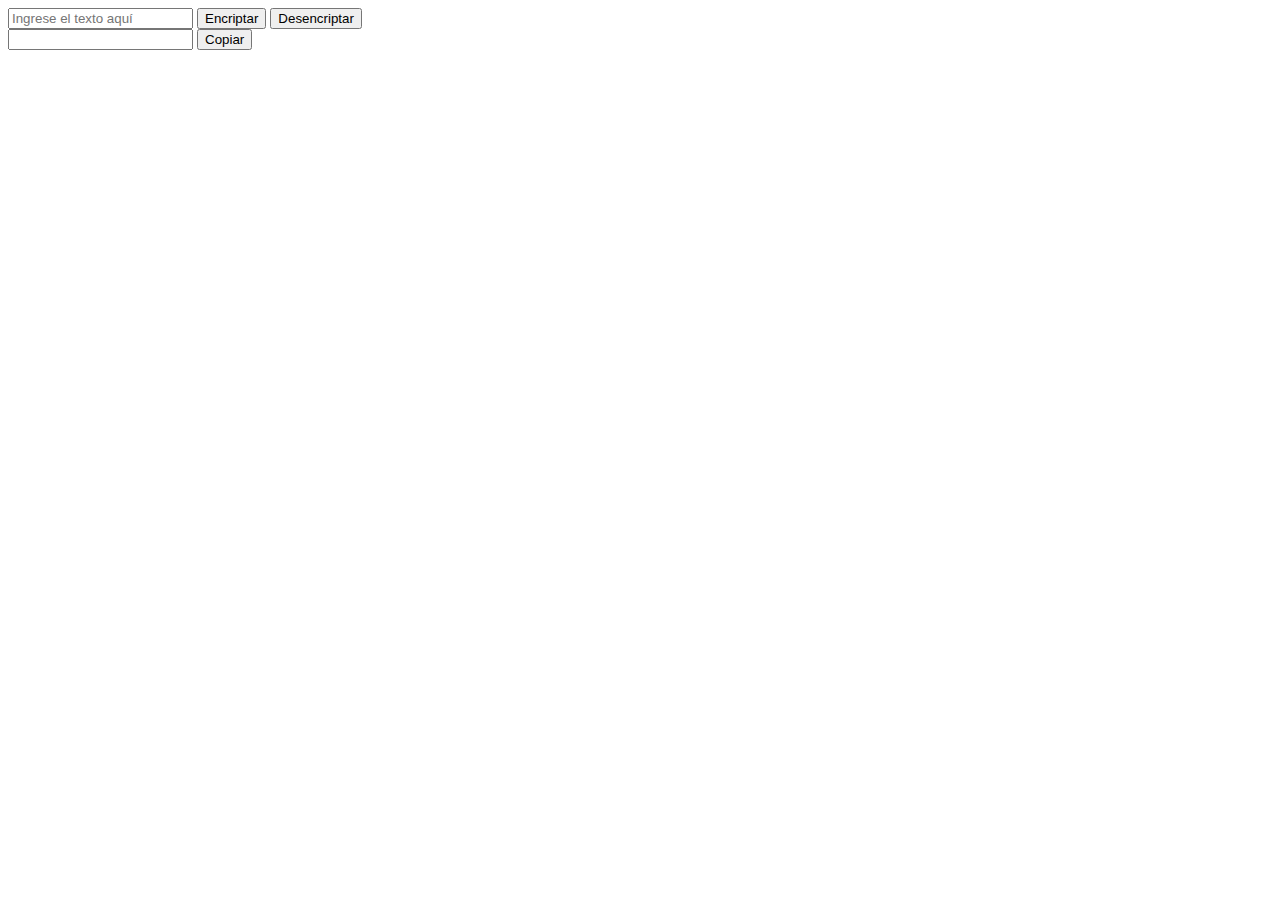
==== Index.html @ 313a5287 "Desarrollando funciones encriptar, desencriptar y copiar en JS" ====
<!DOCTYPE html>

<html lang="es">

  <head>
    <meta charset="UTF-8">
    <link rel="stylesheet" href="Style.css">
    <title>Encriptador by SHU</title>
  </head>

  <body>
    <main>
      
      <div class="Vista1">
        <input class="inputtexto" type="text" name="texto" required placeholder="Ingrese el texto aquí">
        <input class="botonencriptar"type="button" value="Encriptar">
        <input class="botondesencriptar"type="button" value="Desencriptar">
      </div>

      <div class="Vista2">
        <input class="inputencriptado" type="text" name="texto encriptado">
        <input class="botoncopiar"type="button" value="Copiar">
      </div>
      
    </main>
  </body>

</html>

<script src="Script.js"></script>
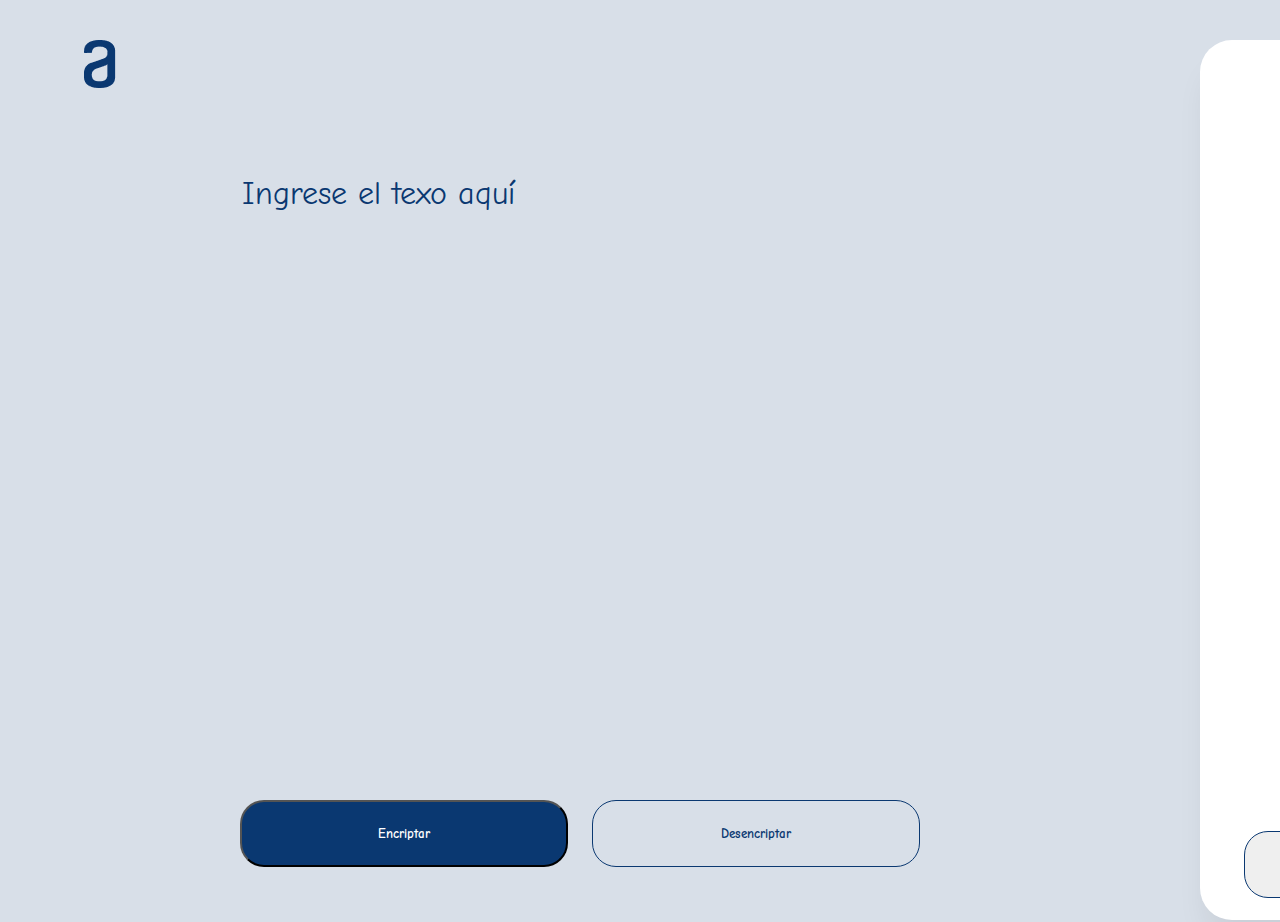
==== commit 61c56d69: "Primer modelo de la página" ====
--- a/Index.html
+++ b/Index.html
@@ -4,6 +4,10 @@
 
   <head>
     <meta charset="UTF-8">
+    <link rel="stylesheet" href="reset.css">
+    <link rel="preconnect" href="https://fonts.googleapis.com">
+    <link rel="preconnect" href="https://fonts.gstatic.com" crossorigin>
+    <link href="https://fonts.googleapis.com/css2?family=Comic+Neue:ital@1&display=swap" rel="stylesheet">
     <link rel="stylesheet" href="Style.css">
     <title>Encriptador by SHU</title>
   </head>
@@ -11,16 +15,21 @@
   <body>
     <main>
       
-      <div class="Vista1">
-        <input class="inputtexto" type="text" name="texto" required placeholder="Ingrese el texto aquí">
-        <input class="botonencriptar"type="button" value="Encriptar">
-        <input class="botondesencriptar"type="button" value="Desencriptar">
-      </div>
+      <section class="secciontexto">
+        <img class="logoprincipal" src="src/Logo Alura.png" alt="Logo Alura azul">
+        <textarea name="areatexto" class="inputtexto" cols="40" rows="10" placeholder="Ingrese el texo aquí"></textarea>
+        <div class="botones">
+          <input class="botonencriptar"type="button" value="Encriptar">
+          <input class="botondesencriptar"type="button" value="Desencriptar">
+        </div>
+      </section>
 
-      <div class="Vista2">
-        <input class="inputencriptado" type="text" name="texto encriptado">
-        <input class="botoncopiar"type="button" value="Copiar">
-      </div>
+      <section class="seccionencriptar">
+        <textarea name="areaencriptar" class="inputencriptado" cols="30" rows="20"></textarea>
+        <div class="divbotoncopiar">
+          <input class="botoncopiar"type="button" value="Copiar">
+        </div>
+      </section>
       
     </main>
   </body>
--- a/Style.css
+++ b/Style.css
@@ -0,0 +1,133 @@
+body{
+  font-family: 'Comic Neue', cursive;
+  background: #D8DFE8;
+}
+
+.secciontexto{
+  display: flex;
+  flex-direction: column;
+  align-items: flex-start;
+  padding: 0px;
+  gap: 40px;
+}
+
+.inputtexto{
+  position: absolute;
+  left: 240px;
+  top: 168px;
+  font-weight: 400;
+  font-size: 32px;
+  line-height: 150%;
+  color: #0A3871;
+  font-family: 'Comic Neue', cursive;
+  border: none;
+  background: transparent;
+  resize: none;
+}
+
+.inputtexto:focus{
+  outline: none;
+}
+
+.inputtexto::placeholder{
+  color: #0A3871;
+}
+
+.logoprincipal{
+  position: absolute;
+  width: 120px;
+  height: 48px;
+  left: 40px;
+  top: 40px;
+}
+
+.botones{
+  display: flex;
+  flex-direction: row;
+  align-items: flex-start;
+  padding: 0px;
+  gap: 24px;
+  position: absolute;
+  width: 680px;
+  height: 67px;
+  left: 240px;
+  top: 800px;
+}
+
+.botonencriptar{
+  flex: none;
+  order: 0;
+  flex-grow: 0;
+  background: #0A3871;
+  border-radius: 24px;
+  width: 328px;
+  height: 67px;
+  font-family: 'Comic Neue', cursive;
+  color: white;
+  font-weight: bolder;
+}
+
+.botondesencriptar{
+  flex: none;
+  order: 1;
+  flex-grow: 0;
+  width: 328px;
+  height: 67px;
+  background: #D8DFE8;
+  border: 1px solid #0A3871;
+  border-radius: 24px;
+  font-family: 'Comic Neue', cursive;
+  color: #0A3871;
+  font-weight: bolder;
+  
+}
+
+.seccionencriptar{
+  position: absolute;
+  width: 400px;
+  height: 840px;
+  left: 1200px;
+  top: 40px;
+  background: #FFFFFF;
+  box-shadow: 0px 24px 32px -8px rgba(0, 0, 0, 0.08);
+  border-radius: 32px;
+  padding-left: 20px;
+  padding-top: 40px;
+}
+
+.inputencriptado{
+  font-weight: 400;
+  font-size: 24px;
+  line-height: 150%;
+  color: #495057;
+  font-family: 'Comic Neue', cursive;
+  border: none;
+  background: transparent;
+  resize: none;
+}
+
+.inputencriptado:focus{
+  outline: none;
+}
+
+
+.divbotoncopiar{
+  box-sizing: border-box;
+  display: flex;
+  flex-direction: row;
+  align-items: flex-start;
+  padding: 24px;
+  gap: 8px;
+}
+
+.botoncopiar{
+  width: 336px;
+  height: 67px;
+  left: 1032px;
+  top: 885px;
+  border: 1px solid #0A3871;
+  border-radius: 24px;
+  color: #0A3871;
+  font-family: 'Comic Neue', cursive;
+  font-weight: bolder;
+}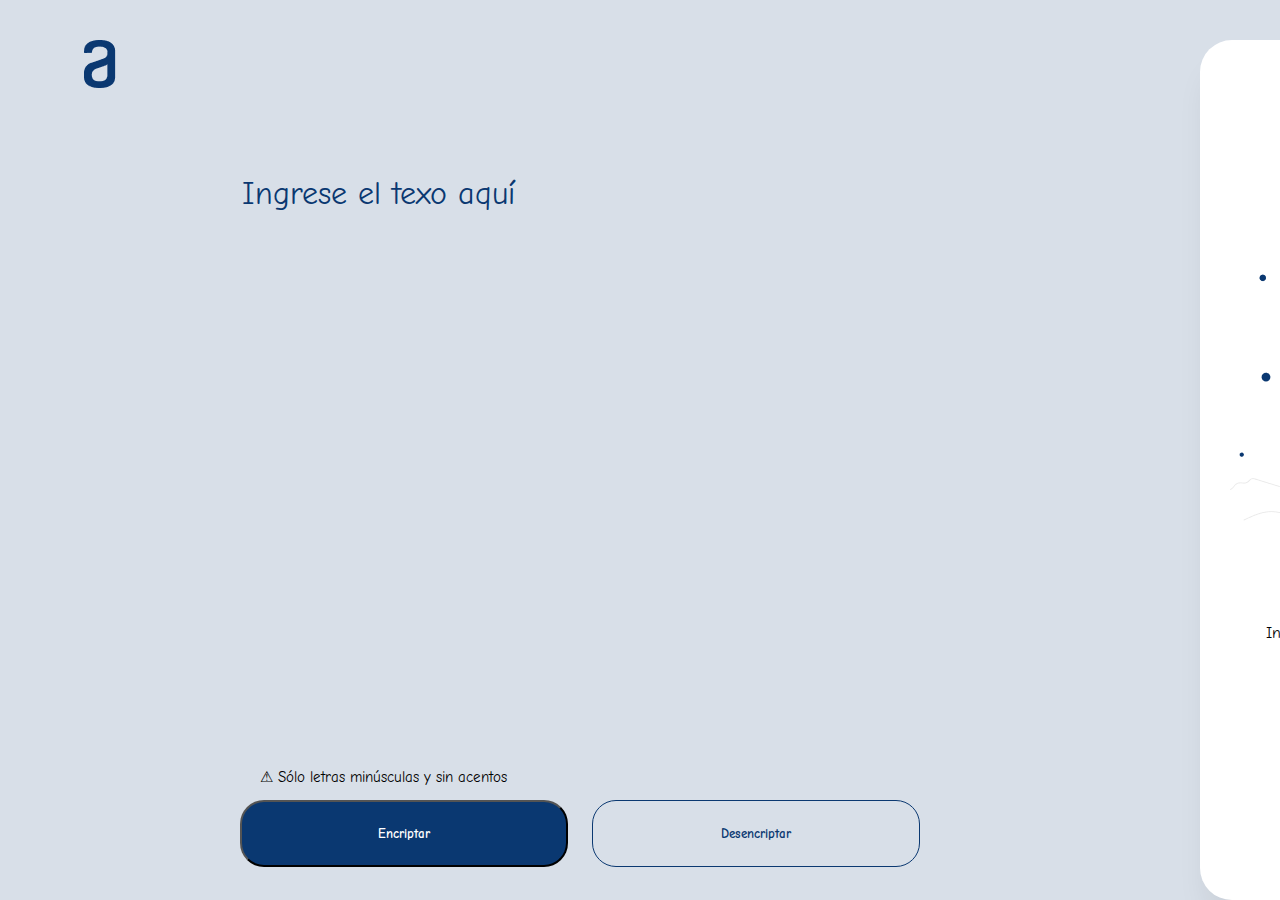
==== commit d217af01: "Boceto página estándar SIN RESPONSIVE" ====
--- a/Index.html
+++ b/Index.html
@@ -9,7 +9,7 @@
     <link rel="preconnect" href="https://fonts.gstatic.com" crossorigin>
     <link href="https://fonts.googleapis.com/css2?family=Comic+Neue:ital@1&display=swap" rel="stylesheet">
     <link rel="stylesheet" href="Style.css">
-    <title>Encriptador by SHU</title>
+    <title>&#128274; Encriptador Alura</title>
   </head>
 
   <body>
@@ -17,17 +17,20 @@
       
       <section class="secciontexto">
         <img class="logoprincipal" src="src/Logo Alura.png" alt="Logo Alura azul">
-        <textarea name="areatexto" class="inputtexto" cols="40" rows="10" placeholder="Ingrese el texo aquí"></textarea>
-        <div class="botones">
+        <textarea class="areatexto" name="areatexto" cols="40" rows="10" placeholder="Ingrese el texo aquí"></textarea>
+        <p class="advertencia">&#9888; Sólo letras minúsculas y sin acentos</p>
+        <div class="secciontextobotones">
           <input class="botonencriptar"type="button" value="Encriptar">
           <input class="botondesencriptar"type="button" value="Desencriptar">
         </div>
       </section>
 
-      <section class="seccionencriptar">
-        <textarea name="areaencriptar" class="inputencriptado" cols="30" rows="20"></textarea>
+      <section class="seccionencriptado">
+        <textarea class="areaencriptado" name="areaencriptar" cols="30" rows="20" ></textarea>
+        <img class="imgbuscando" id="imgbuscando" src="src/Buscando Mensaje.png" alt="Esperando mensaje">
+        <p class="msgnohaytexto" id="msgnohaytexto"><strong>Ningún mensaje fue encontrado<br><br></strong> Ingresa el texo que desees encriptar o desencriptar</p>
         <div class="divbotoncopiar">
-          <input class="botoncopiar"type="button" value="Copiar">
+          <input class="botoncopiar" type="button" value="Copiar">
         </div>
       </section>
       
--- a/Style.css
+++ b/Style.css
@@ -11,7 +11,15 @@
   gap: 40px;
 }
 
-.inputtexto{
+.logoprincipal{
+  position: absolute;
+  width: 120px;
+  height: 48px;
+  left: 40px;
+  top: 40px;
+}
+
+.areatexto{
   position: absolute;
   left: 240px;
   top: 168px;
@@ -25,23 +33,25 @@
   resize: none;
 }
 
-.inputtexto:focus{
+.areatexto:focus{
   outline: none;
 }
 
-.inputtexto::placeholder{
+.areatexto::placeholder{
   color: #0A3871;
 }
 
-.logoprincipal{
-  position: absolute;
-  width: 120px;
-  height: 48px;
-  left: 40px;
-  top: 40px;
+.advertencia{
+position: absolute;
+width: 300px;
+height: 18px;
+left: 260px;
+top: 770px;
+font-size: 15px;
+
 }
 
-.botones{
+.secciontextobotones{
   display: flex;
   flex-direction: row;
   align-items: flex-start;
@@ -82,8 +92,10 @@
   
 }
 
-.seccionencriptar{
+.seccionencriptado{
   position: absolute;
+  padding-top: 20px;
+  padding-left: 20px;
   width: 400px;
   height: 840px;
   left: 1200px;
@@ -91,11 +103,11 @@
   background: #FFFFFF;
   box-shadow: 0px 24px 32px -8px rgba(0, 0, 0, 0.08);
   border-radius: 32px;
-  padding-left: 20px;
-  padding-top: 40px;
 }
 
-.inputencriptado{
+.areaencriptado{
+  top: 10px;
+  left: 10px;
   font-weight: 400;
   font-size: 24px;
   line-height: 150%;
@@ -104,12 +116,34 @@
   border: none;
   background: transparent;
   resize: none;
+  display: none;
 }
 
-.inputencriptado:focus{
+.areaencriptado:focus{
   outline: none;
 }
 
+.imgbuscando{
+  position: absolute;
+  width: 336px;
+  height: 304px;
+  top: 200px;
+  left: 30px;
+}
+
+.msgnohaytexto{
+  text-align: center;
+  position: absolute;
+  width: 336px;
+  height: 122px;
+  top: 510px;
+  left: 30px;
+}
+
+.msgnohaytexto strong{
+  font-weight: bolder;
+  font-size: 25px;
+}
 
 .divbotoncopiar{
   box-sizing: border-box;
@@ -121,13 +155,14 @@
 }
 
 .botoncopiar{
+  display: none;
   width: 336px;
   height: 67px;
-  left: 1032px;
   top: 885px;
   border: 1px solid #0A3871;
   border-radius: 24px;
   color: #0A3871;
   font-family: 'Comic Neue', cursive;
   font-weight: bolder;
-}+}
+
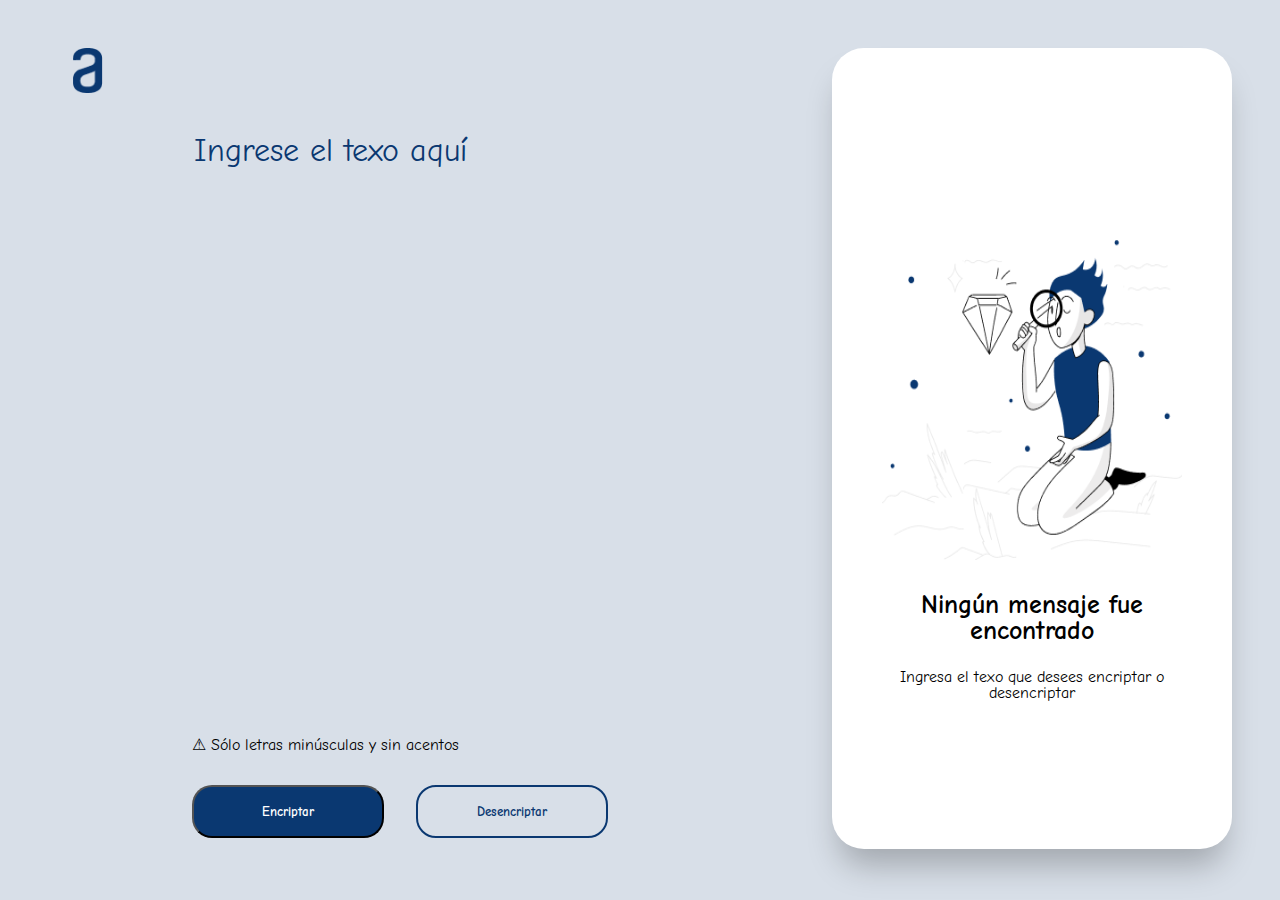
==== commit 29f3f2c9: "Diseño responsive SÓLO DESKTOP" ====
--- a/Index.html
+++ b/Index.html
@@ -17,22 +17,22 @@
       
       <section class="secciontexto">
         <img class="logoprincipal" src="src/Logo Alura.png" alt="Logo Alura azul">
-        <textarea class="areatexto" name="areatexto" cols="40" rows="10" placeholder="Ingrese el texo aquí"></textarea>
+        <textarea class="areatexto" name="areatexto" cols="40" rows="12" placeholder="Ingrese el texo aquí"></textarea>
         <p class="advertencia">&#9888; Sólo letras minúsculas y sin acentos</p>
         <div class="secciontextobotones">
           <input class="botonencriptar"type="button" value="Encriptar">
           <input class="botondesencriptar"type="button" value="Desencriptar">
         </div>
       </section>
-
-      <section class="seccionencriptado">
+      
+      <aside class="seccionencriptado">
         <textarea class="areaencriptado" name="areaencriptar" cols="30" rows="20" ></textarea>
         <img class="imgbuscando" id="imgbuscando" src="src/Buscando Mensaje.png" alt="Esperando mensaje">
         <p class="msgnohaytexto" id="msgnohaytexto"><strong>Ningún mensaje fue encontrado<br><br></strong> Ingresa el texo que desees encriptar o desencriptar</p>
         <div class="divbotoncopiar">
           <input class="botoncopiar" type="button" value="Copiar">
         </div>
-      </section>
+      </aside>
       
     </main>
   </body>
--- a/Style.css
+++ b/Style.css
@@ -3,34 +3,36 @@
   background: #D8DFE8;
 }
 
+main{
+  display: flex;
+}
+
 .secciontexto{
   display: flex;
+  gap: 2em;
+  width: 50%;
   flex-direction: column;
-  align-items: flex-start;
-  padding: 0px;
-  gap: 40px;
+  margin-left: 15%;
+  padding-top: 3em;
 }
 
 .logoprincipal{
-  position: absolute;
-  width: 120px;
-  height: 48px;
-  left: 40px;
-  top: 40px;
+  width: 7em;
+  position: relative;
+  left: -25%;
 }
 
 .areatexto{
-  position: absolute;
-  left: 240px;
-  top: 168px;
   font-weight: 400;
-  font-size: 32px;
-  line-height: 150%;
+  font-size: 2em;
+  line-height: 1.5em;
   color: #0A3871;
   font-family: 'Comic Neue', cursive;
   border: none;
   background: transparent;
+  display: block;
   resize: none;
+  width: 80%;
 }
 
 .areatexto:focus{
@@ -42,36 +44,25 @@
 }
 
 .advertencia{
-position: absolute;
-width: 300px;
-height: 18px;
-left: 260px;
-top: 770px;
-font-size: 15px;
-
+  width: auto;
+  height: 1em;
+  font-size: 1em;
 }
 
 .secciontextobotones{
   display: flex;
   flex-direction: row;
-  align-items: flex-start;
-  padding: 0px;
-  gap: 24px;
-  position: absolute;
-  width: 680px;
-  height: 67px;
-  left: 240px;
-  top: 800px;
+  gap: 2em;
+  width: auto;
+  height: 4em;
 }
 
 .botonencriptar{
   flex: none;
-  order: 0;
-  flex-grow: 0;
   background: #0A3871;
-  border-radius: 24px;
-  width: 328px;
-  height: 67px;
+  border-radius: 1.5em;
+  width: 30%;
+  height: 4em;
   font-family: 'Comic Neue', cursive;
   color: white;
   font-weight: bolder;
@@ -79,44 +70,39 @@
 
 .botondesencriptar{
   flex: none;
-  order: 1;
-  flex-grow: 0;
-  width: 328px;
-  height: 67px;
+  width: 30%;
+  height: 4em;
   background: #D8DFE8;
-  border: 1px solid #0A3871;
-  border-radius: 24px;
+  border: 0.2em solid #0A3871;
+  border-radius: 1.5em;
   font-family: 'Comic Neue', cursive;
   color: #0A3871;
   font-weight: bolder;
-  
 }
 
 .seccionencriptado{
-  position: absolute;
-  padding-top: 20px;
-  padding-left: 20px;
-  width: 400px;
-  height: 840px;
-  left: 1200px;
-  top: 40px;
+  display: flex;
+  position: relative;
+  padding-top: 1.3em;
+  width: 25em;
   background: #FFFFFF;
-  box-shadow: 0px 24px 32px -8px rgba(0, 0, 0, 0.08);
-  border-radius: 32px;
+  box-shadow: 0em 1.5em 2em -0.5em rgb(0 0 0 / 25%);
+  border-radius: 2em;
+  margin: 3em 3em 0 0;
 }
 
 .areaencriptado{
-  top: 10px;
-  left: 10px;
+  display: none;
+  position: absolute;
+  left: 0.8em;
   font-weight: 400;
-  font-size: 24px;
+  font-size: 1.5em;
   line-height: 150%;
   color: #495057;
   font-family: 'Comic Neue', cursive;
   border: none;
   background: transparent;
   resize: none;
-  display: none;
 }
 
 .areaencriptado:focus{
@@ -125,44 +111,42 @@
 
 .imgbuscando{
   position: absolute;
-  width: 336px;
-  height: 304px;
-  top: 200px;
-  left: 30px;
+  width: 75%;
+  left: 12.5%;
+  right: 12.5%;
+  height: 20em;
+  top: 12em;
 }
 
 .msgnohaytexto{
   text-align: center;
   position: absolute;
-  width: 336px;
-  height: 122px;
-  top: 510px;
-  left: 30px;
+  width: 75%;
+  height: 9.5em;
+  top: 34em;
+  left: 12.5%;
+  right: 12.5%;
 }
 
 .msgnohaytexto strong{
   font-weight: bolder;
-  font-size: 25px;
+  font-size: 1.6em;
 }
 
 .divbotoncopiar{
   box-sizing: border-box;
   display: flex;
-  flex-direction: row;
-  align-items: flex-start;
-  padding: 24px;
-  gap: 8px;
+  flex-direction: column-reverse;
+  margin: 1em 2em;
 }
 
 .botoncopiar{
   display: none;
-  width: 336px;
-  height: 67px;
-  top: 885px;
+  width: 25em;
+  height: 5em;
   border: 1px solid #0A3871;
-  border-radius: 24px;
+  border-radius: 1.5em;
   color: #0A3871;
   font-family: 'Comic Neue', cursive;
   font-weight: bolder;
-}
-
+}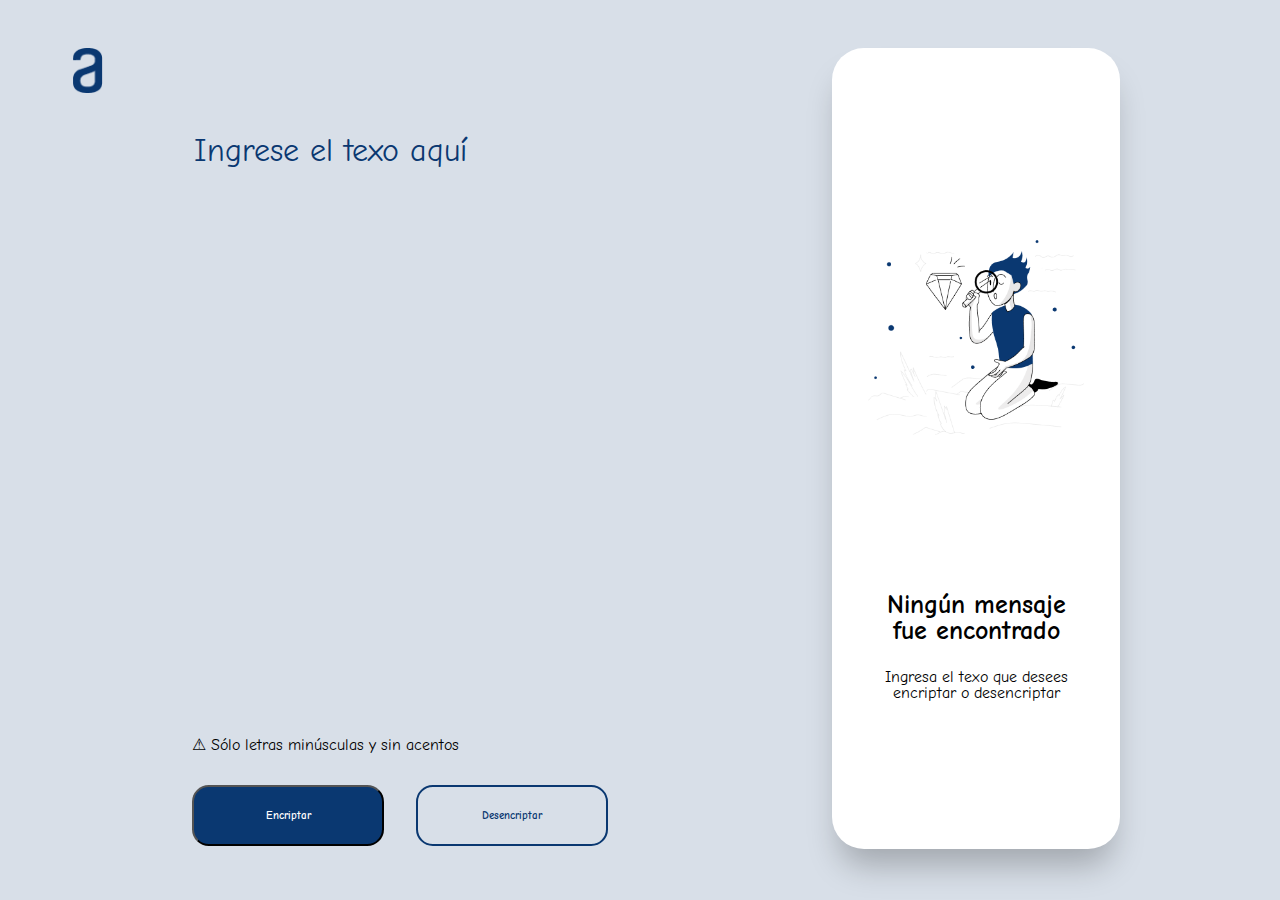
==== commit 5c18575f: "Proyecto diseño responsive" ====
--- a/Index.html
+++ b/Index.html
@@ -4,6 +4,7 @@
 
   <head>
     <meta charset="UTF-8">
+    <meta name="viewport" content="width=device-width">
     <link rel="stylesheet" href="reset.css">
     <link rel="preconnect" href="https://fonts.googleapis.com">
     <link rel="preconnect" href="https://fonts.gstatic.com" crossorigin>
--- a/Style.css
+++ b/Style.css
@@ -62,29 +62,31 @@
   background: #0A3871;
   border-radius: 1.5em;
   width: 30%;
-  height: 4em;
+  height: 5.5em;
   font-family: 'Comic Neue', cursive;
   color: white;
   font-weight: bolder;
+  font-size: 0.7em;
 }
 
 .botondesencriptar{
   flex: none;
   width: 30%;
-  height: 4em;
+  height: 5.5em;
   background: #D8DFE8;
   border: 0.2em solid #0A3871;
   border-radius: 1.5em;
   font-family: 'Comic Neue', cursive;
   color: #0A3871;
   font-weight: bolder;
+  font-size: 0.7em;
 }
 
 .seccionencriptado{
   display: flex;
   position: relative;
   padding-top: 1.3em;
-  width: 25em;
+  width: 22.5%;
   background: #FFFFFF;
   box-shadow: 0em 1.5em 2em -0.5em rgb(0 0 0 / 25%);
   border-radius: 2em;
@@ -103,6 +105,7 @@
   border: none;
   background: transparent;
   resize: none;
+  width: 90%;
 }
 
 .areaencriptado:focus{
@@ -114,7 +117,6 @@
   width: 75%;
   left: 12.5%;
   right: 12.5%;
-  height: 20em;
   top: 12em;
 }
 
@@ -126,6 +128,7 @@
   top: 34em;
   left: 12.5%;
   right: 12.5%;
+  font-size: 1em;
 }
 
 .msgnohaytexto strong{
@@ -138,15 +141,164 @@
   display: flex;
   flex-direction: column-reverse;
   margin: 1em 2em;
+  width: 100%;
 }
 
 .botoncopiar{
   display: none;
-  width: 25em;
+  width: auto;
   height: 5em;
   border: 1px solid #0A3871;
   border-radius: 1.5em;
   color: #0A3871;
   font-family: 'Comic Neue', cursive;
   font-weight: bolder;
+  font-size: 0.85em;
+}
+
+@media screen and (min-width:375px) and (max-width:768px) {
+  main{
+    flex-direction: column;
+    align-items: baseline;
+    padding: 0 1.5em;
+  }
+
+  .secciontexto{
+    display: flex;
+    gap: 2em;
+    width: 100%;
+    flex-direction: column;
+    margin:0 auto;
+    padding-top: 3em;
+  }
+
+  .logoprincipal{
+    left: 0;
+    margin-bottom: 1.5em;
+  }
+
+  .areatexto {
+    width: 90%;
+    height: 10em;
+    font-size: 1.5em;
+  }
+
+  .botonencriptar, .botondesencriptar{
+    width: 45%;
+    height: auto;
+  }
+
+  .seccionencriptado{
+    width: 100%;
+    flex-direction: column;
+    margin: 3em auto;
+  }
+
+  .areaencriptado, .msgnohaytexto{
+    position: static;
+  }
+
+  .msgnohaytexto{
+    width: 90%;
+    height: auto;
+    margin: 0 auto;
+  }
+
+  .areaencriptado{
+    height: 5em;
+    font-size: 1em;
+    margin: 0 auto;
+  }
+
+  .imgbuscando{
+    width: 0%;
+    width: 0%;
+    left: 0%;
+    right: 0%;
+    height: 0em;
+    top: 0em;
+
+  }
+
+  .divbotoncopiar{
+    width: 90%;
+    margin: 1em auto;
+  }
+
+}
+
+@media screen and (min-width:0px) and (max-width:375px) {
+  main{
+    flex-direction: column;
+    align-items: baseline;
+    padding: 0 1.5em;
+  }
+
+  .secciontexto{
+    display: flex;
+    gap: 2em;
+    width: 100%;
+    flex-direction: column;
+    margin:0 auto;
+    padding-top: 3em;
+  }
+
+  .logoprincipal{
+    left: 0;
+    margin-bottom: 1.5em;
+  }
+
+  .areatexto {
+    width: 90%;
+    height: 10em;
+    font-size: 1.5em;
+  }
+
+  .secciontextobotones{
+    flex-direction: column;
+  } 
+  
+  .botonencriptar, .botondesencriptar{
+    width: 100%;
+    height: 90%;
+    font-size: 1.05em;
+  }
+
+  .seccionencriptado{
+    width: 100%;
+    flex-direction: column;
+    margin-top: 6.5em;
+  }
+
+  .areaencriptado, .msgnohaytexto{
+    position: static;
+  }
+
+  .msgnohaytexto{
+    width: 90%;
+    height: auto;
+    margin: 0 auto;
+    font-size: 0.8em;
+  }
+
+  .areaencriptado{
+    height: 5em;
+    font-size: 1em;
+    margin: 0 auto;
+  }
+
+  .imgbuscando{
+    width: 0%;
+    width: 0%;
+    left: 0%;
+    right: 0%;
+    height: 0em;
+    top: 0em;
+
+  }
+
+  .divbotoncopiar{
+    width: 90%;
+    margin: 1em auto;
+  }
 }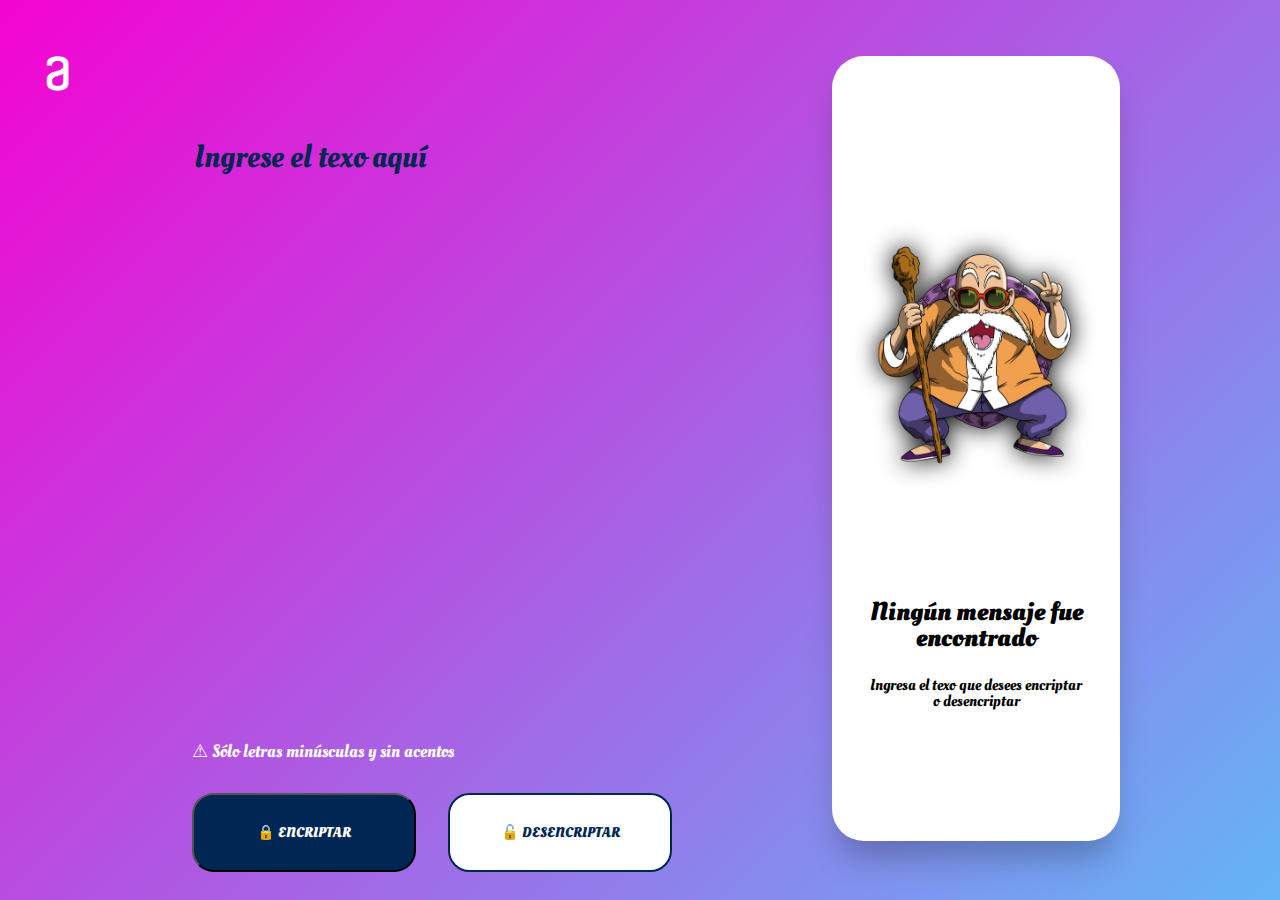
==== commit 12140d82: "Versión final de proyecto PERSONALIZADO Y RESPONSIVE" ====
--- a/Index.html
+++ b/Index.html
@@ -8,30 +8,31 @@
     <link rel="stylesheet" href="reset.css">
     <link rel="preconnect" href="https://fonts.googleapis.com">
     <link rel="preconnect" href="https://fonts.gstatic.com" crossorigin>
-    <link href="https://fonts.googleapis.com/css2?family=Comic+Neue:ital@1&display=swap" rel="stylesheet">
+    <link href="https://fonts.googleapis.com/css2?family=Oleo+Script&display=swap" rel="stylesheet">
     <link rel="stylesheet" href="Style.css">
-    <title>&#128274; Encriptador Alura</title>
+    <link rel="shortcut icon" href="src/Icono pestaña.png" />
+    <title>Encriptador Alura &#128274; </title>
   </head>
 
   <body>
     <main>
       
       <section class="secciontexto">
-        <img class="logoprincipal" src="src/Logo Alura.png" alt="Logo Alura azul">
+        <img class="logoprincipal" src="src/Alura Logo.png" alt="Logo Alura">
         <textarea class="areatexto" name="areatexto" cols="40" rows="12" placeholder="Ingrese el texo aquí"></textarea>
         <p class="advertencia">&#9888; Sólo letras minúsculas y sin acentos</p>
         <div class="secciontextobotones">
-          <input class="botonencriptar"type="button" value="Encriptar">
-          <input class="botondesencriptar"type="button" value="Desencriptar">
+          <input class="botonencriptar"type="button" value="&#128274; ENCRIPTAR">
+          <input class="botondesencriptar"type="button" value="&#128275; DESENCRIPTAR">
         </div>
       </section>
       
       <aside class="seccionencriptado">
-        <textarea class="areaencriptado" name="areaencriptar" cols="30" rows="20" ></textarea>
-        <img class="imgbuscando" id="imgbuscando" src="src/Buscando Mensaje.png" alt="Esperando mensaje">
+        <textarea class="areaencriptado" name="areaencriptar" cols="30" rows="18"></textarea>
+        <img class="imgbuscando" id="imgbuscando" src="src/Roshi.png" alt="Esperando mensaje">
         <p class="msgnohaytexto" id="msgnohaytexto"><strong>Ningún mensaje fue encontrado<br><br></strong> Ingresa el texo que desees encriptar o desencriptar</p>
         <div class="divbotoncopiar">
-          <input class="botoncopiar" type="button" value="Copiar">
+          <input class="botoncopiar" type="button" value="&#9997; COPIAR">
         </div>
       </aside>
       
--- a/Style.css
+++ b/Style.css
@@ -1,6 +1,6 @@
 body{
-  font-family: 'Comic Neue', cursive;
-  background: #D8DFE8;
+  font-family: 'Oleo Script', cursive;
+  background: linear-gradient(135deg, #F403D1, #64B5F6) fixed;
 }
 
 main{
@@ -17,7 +17,7 @@
 }
 
 .logoprincipal{
-  width: 7em;
+  width: 8%;
   position: relative;
   left: -25%;
 }
@@ -26,8 +26,8 @@
   font-weight: 400;
   font-size: 2em;
   line-height: 1.5em;
-  color: #0A3871;
-  font-family: 'Comic Neue', cursive;
+  color: #002653;
+  font-family: 'Oleo Script', cursive;
   border: none;
   background: transparent;
   display: block;
@@ -40,13 +40,14 @@
 }
 
 .areatexto::placeholder{
-  color: #0A3871;
+  color: #002653;
 }
 
 .advertencia{
+  color: #FFFFFF;
   width: auto;
   height: 1em;
-  font-size: 1em;
+  font-size: 1.1em;
 }
 
 .secciontextobotones{
@@ -59,27 +60,29 @@
 
 .botonencriptar{
   flex: none;
-  background: #0A3871;
+  background: #002653;
   border-radius: 1.5em;
-  width: 30%;
+  width: 35%;
   height: 5.5em;
-  font-family: 'Comic Neue', cursive;
+  font-family: 'Oleo Script', cursive;
   color: white;
-  font-weight: bolder;
-  font-size: 0.7em;
+  font-weight: bold;
+  font-size: 0.9em;
+  cursor: pointer;
 }
 
 .botondesencriptar{
   flex: none;
-  width: 30%;
+  width: 35%;
   height: 5.5em;
-  background: #D8DFE8;
-  border: 0.2em solid #0A3871;
+  background: #FFFFFF;
+  border: 0.2em solid #002653;
   border-radius: 1.5em;
-  font-family: 'Comic Neue', cursive;
-  color: #0A3871;
-  font-weight: bolder;
-  font-size: 0.7em;
+  font-family: 'Oleo Script', cursive;
+  color: #002653;
+  font-weight: bold;
+  font-size: 0.9em;
+  cursor: pointer;
 }
 
 .seccionencriptado{
@@ -90,7 +93,11 @@
   background: #FFFFFF;
   box-shadow: 0em 1.5em 2em -0.5em rgb(0 0 0 / 25%);
   border-radius: 2em;
-  margin: 3em 3em 0 0;
+  margin: 3.5em 3em 1em 0;
+}
+
+.botondesencriptar:hover, .botonencriptar:hover, .botoncopiar:hover{
+  scale: 1.1;
 }
 
 .areaencriptado{
@@ -101,7 +108,7 @@
   font-size: 1.5em;
   line-height: 150%;
   color: #495057;
-  font-family: 'Comic Neue', cursive;
+  font-family: 'Oleo Script', cursive;
   border: none;
   background: transparent;
   resize: none;
@@ -117,7 +124,8 @@
   width: 75%;
   left: 12.5%;
   right: 12.5%;
-  top: 12em;
+  top: 11.5em;
+  filter: drop-shadow(0 0 0.75em #000000);
 }
 
 .msgnohaytexto{
@@ -147,13 +155,14 @@
 .botoncopiar{
   display: none;
   width: auto;
-  height: 5em;
-  border: 1px solid #0A3871;
+  height: 4.5em;
+  border: 1px solid #002653;
   border-radius: 1.5em;
-  color: #0A3871;
-  font-family: 'Comic Neue', cursive;
+  color: #002653;
+  font-family: 'Oleo Script', cursive;
   font-weight: bolder;
-  font-size: 0.85em;
+  font-size: 0.9em;
+  cursor: pointer;
 }
 
 @media screen and (min-width:375px) and (max-width:768px) {
